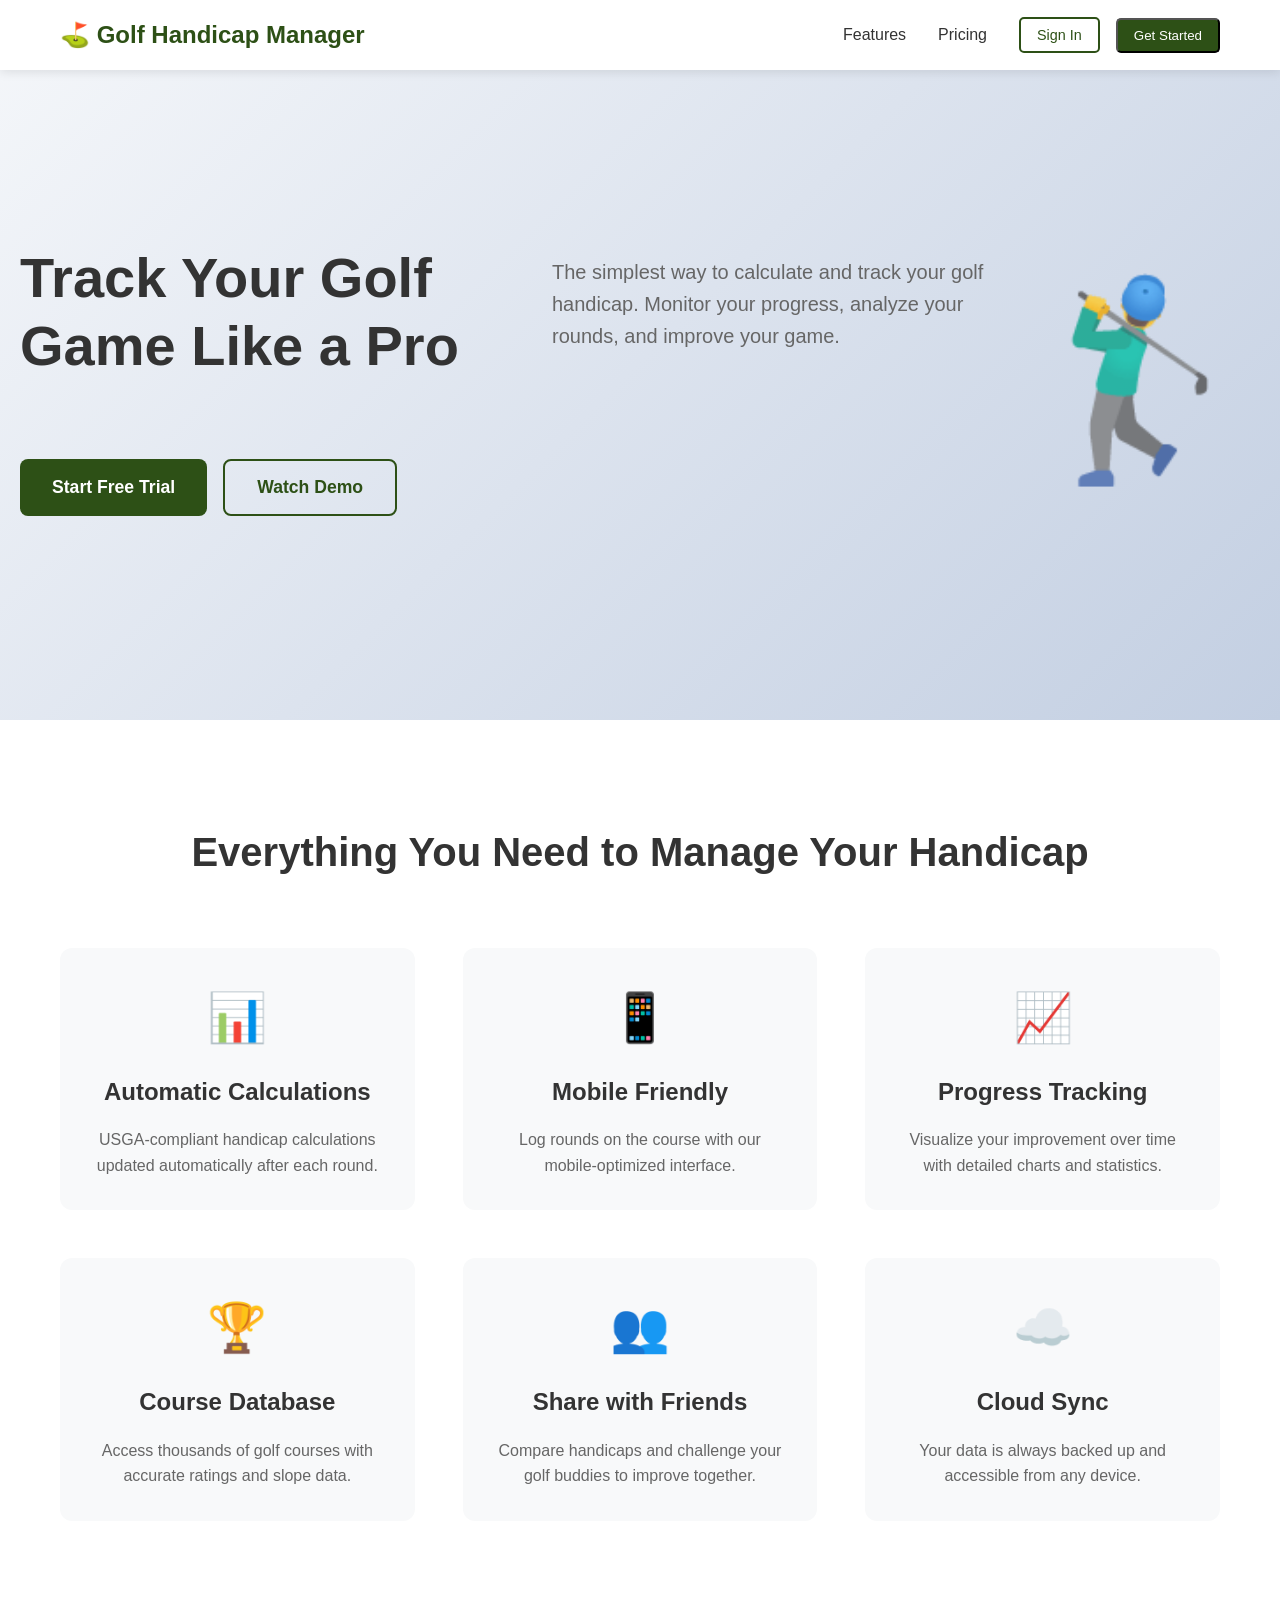
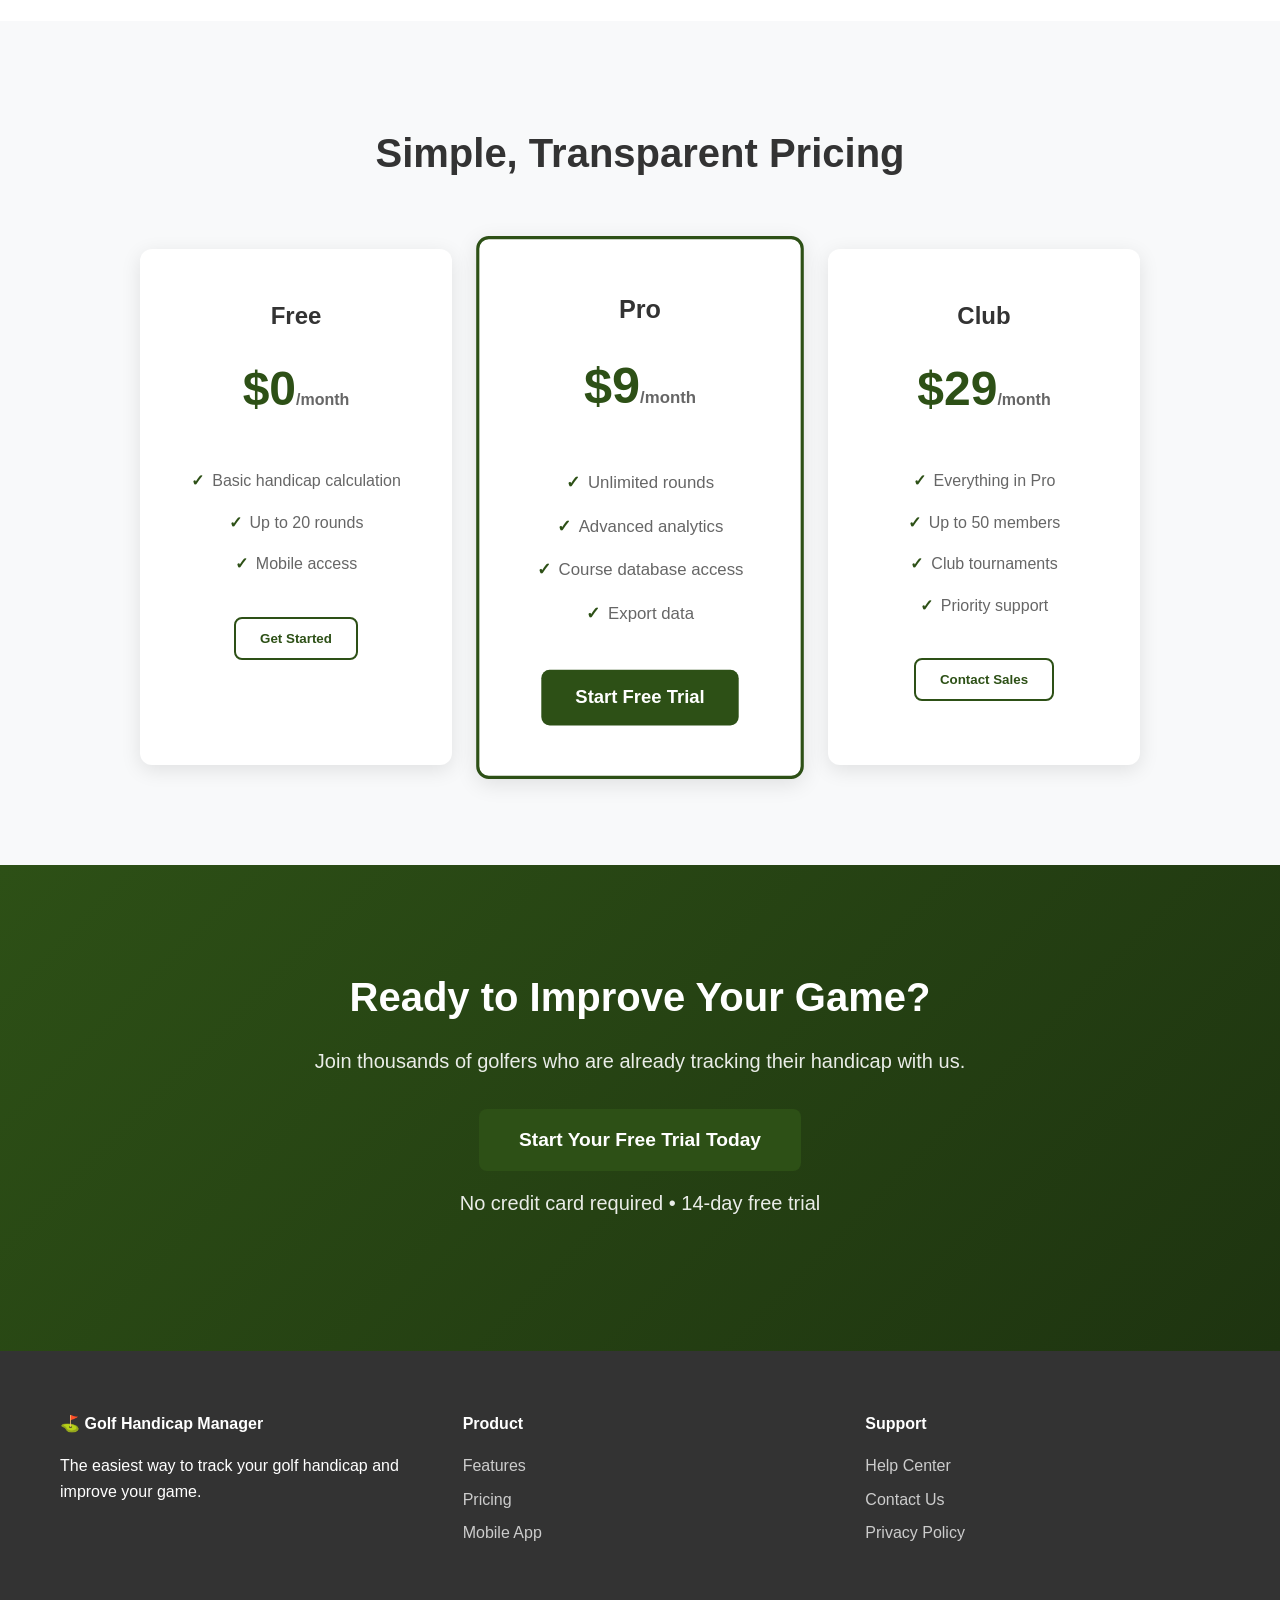
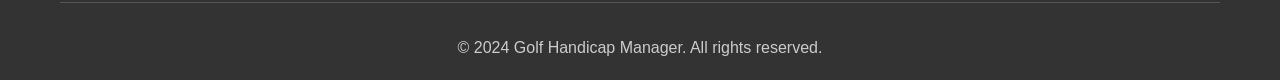
==== index.html @ c47bb74f "initial commit" ====
<!DOCTYPE html>
<html lang="en">
<head>
    <meta charset="UTF-8">
    <meta name="viewport" content="width=device-width, initial-scale=1.0">
    <title>Golf Handicap Manager - Track Your Game</title>
    <link rel="stylesheet" href="styles.css">
    <script src="https://accounts.google.com/gsi/client" async defer></script>
</head>
<body>
    <nav class="navbar">
        <div class="nav-container">
            <div class="logo">
                <a href="#" class="logo-link">
                    <h2>⛳ Golf Handicap Manager</h2>
                </a>
            </div>
            <div class="nav-links">
                <a href="#features">Features</a>
                <a href="#pricing">Pricing</a>
                <div id="authButtons" class="auth-buttons">
                    <button id="signInBtn" class="btn-outline-nav">Sign In</button>
                    <button id="signUpBtn" class="cta-nav">Get Started</button>
                </div>
                <div id="userProfile" class="user-profile" style="display: none;">
                    <a href="/app" class="dashboard-link">Dashboard</a>
                    <img id="userAvatar" src="" alt="User Avatar" class="user-avatar">
                    <span id="userName" class="user-name"></span>
                    <button id="signOutBtn" class="btn-outline-nav">Sign Out</button>
                </div>
            </div>
        </div>
    </nav>

    <section class="hero">
        <div class="hero-content">
            <h1>Track Your Golf Game Like a Pro</h1>
            <p class="hero-subtitle">The simplest way to calculate and track your golf handicap. Monitor your progress, analyze your rounds, and improve your game.</p>
            <div class="hero-buttons">
                <button class="btn-primary">Start Free Trial</button>
                <button class="btn-secondary">Watch Demo</button>
            </div>
        </div>
        <div class="hero-image">
            <div class="golf-graphic">🏌️‍♂️</div>
        </div>
    </section>

    <section id="features" class="features">
        <div class="container">
            <h2>Everything You Need to Manage Your Handicap</h2>
            <div class="features-grid">
                <div class="feature-card">
                    <div class="feature-icon">📊</div>
                    <h3>Automatic Calculations</h3>
                    <p>USGA-compliant handicap calculations updated automatically after each round.</p>
                </div>
                <div class="feature-card">
                    <div class="feature-icon">📱</div>
                    <h3>Mobile Friendly</h3>
                    <p>Log rounds on the course with our mobile-optimized interface.</p>
                </div>
                <div class="feature-card">
                    <div class="feature-icon">📈</div>
                    <h3>Progress Tracking</h3>
                    <p>Visualize your improvement over time with detailed charts and statistics.</p>
                </div>
                <div class="feature-card">
                    <div class="feature-icon">🏆</div>
                    <h3>Course Database</h3>
                    <p>Access thousands of golf courses with accurate ratings and slope data.</p>
                </div>
                <div class="feature-card">
                    <div class="feature-icon">👥</div>
                    <h3>Share with Friends</h3>
                    <p>Compare handicaps and challenge your golf buddies to improve together.</p>
                </div>
                <div class="feature-card">
                    <div class="feature-icon">☁️</div>
                    <h3>Cloud Sync</h3>
                    <p>Your data is always backed up and accessible from any device.</p>
                </div>
            </div>
        </div>
    </section>

    <section id="pricing" class="pricing">
        <div class="container">
            <h2>Simple, Transparent Pricing</h2>
            <div class="pricing-cards">
                <div class="pricing-card">
                    <h3>Free</h3>
                    <div class="price">$0<span>/month</span></div>
                    <ul>
                        <li>Basic handicap calculation</li>
                        <li>Up to 20 rounds</li>
                        <li>Mobile access</li>
                    </ul>
                    <button class="btn-outline">Get Started</button>
                </div>
                <div class="pricing-card featured">
                    <h3>Pro</h3>
                    <div class="price">$9<span>/month</span></div>
                    <ul>
                        <li>Unlimited rounds</li>
                        <li>Advanced analytics</li>
                        <li>Course database access</li>
                        <li>Export data</li>
                    </ul>
                    <button class="btn-primary">Start Free Trial</button>
                </div>
                <div class="pricing-card">
                    <h3>Club</h3>
                    <div class="price">$29<span>/month</span></div>
                    <ul>
                        <li>Everything in Pro</li>
                        <li>Up to 50 members</li>
                        <li>Club tournaments</li>
                        <li>Priority support</li>
                    </ul>
                    <button class="btn-outline">Contact Sales</button>
                </div>
            </div>
        </div>
    </section>

    <section id="contact" class="cta">
        <div class="container">
            <h2>Ready to Improve Your Game?</h2>
            <p>Join thousands of golfers who are already tracking their handicap with us.</p>
            <button class="btn-primary btn-large">Start Your Free Trial Today</button>
            <p class="cta-note">No credit card required • 14-day free trial</p>
        </div>
    </section>

    <footer class="footer">
        <div class="container">
            <div class="footer-content">
                <div class="footer-section">
                    <h4>⛳ Golf Handicap Manager</h4>
                    <p>The easiest way to track your golf handicap and improve your game.</p>
                </div>
                <div class="footer-section">
                    <h4>Product</h4>
                    <a href="#features">Features</a>
                    <a href="#pricing">Pricing</a>
                    <a href="#">Mobile App</a>
                </div>
                <div class="footer-section">
                    <h4>Support</h4>
                    <a href="#">Help Center</a>
                    <a href="#">Contact Us</a>
                    <a href="#">Privacy Policy</a>
                </div>
            </div>
            <div class="footer-bottom">
                <p>&copy; 2024 Golf Handicap Manager. All rights reserved.</p>
            </div>
        </div>
    </footer>

    <!-- Authentication Modal -->
    <div id="authModal" class="modal" style="display: none;">
        <div class="modal-content">
            <span class="close">&times;</span>
            <h2>Sign in with Google</h2>
            <p>Access your golf handicap data securely with your Google account</p>
            <div class="auth-options">
                <div id="g_id_onload"
                     data-client_id="355506902779-5hqnetcls7l1nkku5kalhvcgl2bhcb11.apps.googleusercontent.com"
                     data-context="signin"
                     data-ux_mode="popup"
                     data-callback="handleCredentialResponse"
                     data-auto_prompt="false"
                     data-scope="https://www.googleapis.com/auth/gmail.readonly https://www.googleapis.com/auth/userinfo.email https://www.googleapis.com/auth/userinfo.profile">
                </div>
                <div class="g_id_signin"
                     data-type="standard"
                     data-shape="rectangular"
                     data-theme="outline"
                     data-text="signin_with"
                     data-size="large"
                     data-logo_alignment="left">
                </div>
            </div>
            <p class="auth-note">
                Sign in with your Google account to access your golf handicap data
            </p>
        </div>
    </div>

    <script src="auth.js"></script>
</body>
</html>
---- styles.css ----
* {
    margin: 0;
    padding: 0;
    box-sizing: border-box;
}

body {
    font-family: -apple-system, BlinkMacSystemFont, 'Segoe UI', Roboto, sans-serif;
    line-height: 1.6;
    color: #333;
}

.container {
    max-width: 1200px;
    margin: 0 auto;
    padding: 0 20px;
}

/* Navigation */
.navbar {
    background: #fff;
    box-shadow: 0 2px 10px rgba(0,0,0,0.1);
    position: fixed;
    top: 0;
    width: 100%;
    z-index: 1000;
}

.nav-container {
    max-width: 1200px;
    margin: 0 auto;
    padding: 1rem 20px;
    display: flex;
    justify-content: space-between;
    align-items: center;
}

.logo-link {
    text-decoration: none;
    color: inherit;
    transition: opacity 0.3s;
}

.logo-link:hover {
    opacity: 0.8;
}

.logo h2 {
    color: #2d5016;
    font-size: 1.5rem;
    margin: 0;
}

.nav-links {
    display: flex;
    gap: 2rem;
    align-items: center;
}

.nav-links a {
    text-decoration: none;
    color: #333;
    font-weight: 500;
    transition: color 0.3s;
}

.nav-links a:hover {
    color: #2d5016;
}

.cta-nav {
    background: #2d5016;
    color: white !important;
    padding: 0.5rem 1rem;
    border-radius: 5px;
    transition: background 0.3s;
}

.cta-nav:hover {
    background: #1e3410 !important;
}

/* Hero Section */
.hero {
    background: linear-gradient(135deg, #f5f7fa 0%, #c3cfe2 100%);
    padding: 120px 20px 80px;
    display: flex;
    align-items: center;
    min-height: 80vh;
}

.hero-content {
    max-width: 1200px;
    margin: 0 auto;
    display: grid;
    grid-template-columns: 1fr 1fr;
    gap: 4rem;
    align-items: center;
}

.hero h1 {
    font-size: 3.5rem;
    font-weight: 700;
    color: #333;
    margin-bottom: 1rem;
    line-height: 1.2;
}

.hero-subtitle {
    font-size: 1.25rem;
    color: #666;
    margin-bottom: 2rem;
    line-height: 1.6;
}

.hero-buttons {
    display: flex;
    gap: 1rem;
    flex-wrap: wrap;
}

.hero-image {
    display: flex;
    justify-content: center;
    align-items: center;
}

.golf-graphic {
    font-size: 12rem;
    opacity: 0.8;
}

/* Buttons */
.btn-primary {
    background: #2d5016;
    color: white;
    border: none;
    padding: 1rem 2rem;
    border-radius: 8px;
    font-size: 1.1rem;
    font-weight: 600;
    cursor: pointer;
    transition: all 0.3s;
}

.btn-primary:hover {
    background: #1e3410;
    transform: translateY(-2px);
}

.btn-secondary {
    background: transparent;
    color: #2d5016;
    border: 2px solid #2d5016;
    padding: 1rem 2rem;
    border-radius: 8px;
    font-size: 1.1rem;
    font-weight: 600;
    cursor: pointer;
    transition: all 0.3s;
}

.btn-secondary:hover {
    background: #2d5016;
    color: white;
    transform: translateY(-2px);
}

.btn-outline {
    background: transparent;
    color: #2d5016;
    border: 2px solid #2d5016;
    padding: 0.75rem 1.5rem;
    border-radius: 8px;
    font-weight: 600;
    cursor: pointer;
    transition: all 0.3s;
}

.btn-outline:hover {
    background: #2d5016;
    color: white;
}

.btn-large {
    padding: 1.25rem 2.5rem;
    font-size: 1.2rem;
}

/* Button as link styling */
.btn-primary,
.btn-secondary {
    text-decoration: none;
    display: inline-block;
    text-align: center;
}

/* Features Section */
.features {
    padding: 100px 20px;
    background: white;
}

.features h2 {
    text-align: center;
    font-size: 2.5rem;
    margin-bottom: 4rem;
    color: #333;
}

.features-grid {
    display: grid;
    grid-template-columns: repeat(auto-fit, minmax(350px, 1fr));
    gap: 3rem;
}

.feature-card {
    text-align: center;
    padding: 2rem;
    border-radius: 12px;
    background: #f8f9fa;
    transition: transform 0.3s, box-shadow 0.3s;
}

.feature-card:hover {
    transform: translateY(-5px);
    box-shadow: 0 10px 30px rgba(0,0,0,0.1);
}

.feature-icon {
    font-size: 3rem;
    margin-bottom: 1rem;
}

.feature-card h3 {
    font-size: 1.5rem;
    margin-bottom: 1rem;
    color: #333;
}

.feature-card p {
    color: #666;
    line-height: 1.6;
}

/* Pricing Section */
.pricing {
    padding: 100px 20px;
    background: #f8f9fa;
}

.pricing h2 {
    text-align: center;
    font-size: 2.5rem;
    margin-bottom: 4rem;
    color: #333;
}

.pricing-cards {
    display: grid;
    grid-template-columns: repeat(auto-fit, minmax(300px, 1fr));
    gap: 2rem;
    max-width: 1000px;
    margin: 0 auto;
}

.pricing-card {
    background: white;
    padding: 3rem 2rem;
    border-radius: 12px;
    text-align: center;
    box-shadow: 0 5px 20px rgba(0,0,0,0.1);
    transition: transform 0.3s;
}

.pricing-card:hover {
    transform: translateY(-5px);
}

.pricing-card.featured {
    border: 3px solid #2d5016;
    transform: scale(1.05);
}

.pricing-card h3 {
    font-size: 1.5rem;
    margin-bottom: 1rem;
    color: #333;
}

.price {
    font-size: 3rem;
    font-weight: 700;
    color: #2d5016;
    margin-bottom: 2rem;
}

.price span {
    font-size: 1rem;
    color: #666;
}

.pricing-card ul {
    list-style: none;
    margin-bottom: 2rem;
}

.pricing-card li {
    padding: 0.5rem 0;
    color: #666;
}

.pricing-card li:before {
    content: "✓";
    color: #2d5016;
    font-weight: bold;
    margin-right: 0.5rem;
}

/* CTA Section */
.cta {
    background: linear-gradient(135deg, #2d5016 0%, #1e3410 100%);
    color: white;
    padding: 100px 20px;
    text-align: center;
}

.cta h2 {
    font-size: 2.5rem;
    margin-bottom: 1rem;
}

.cta p {
    font-size: 1.25rem;
    margin-bottom: 2rem;
    opacity: 0.9;
}

.cta-note {
    margin-top: 1rem;
    opacity: 0.8;
    font-size: 0.9rem;
}

/* Footer */
.footer {
    background: #333;
    color: white;
    padding: 60px 20px 20px;
}

.footer-content {
    display: grid;
    grid-template-columns: repeat(auto-fit, minmax(250px, 1fr));
    gap: 3rem;
    margin-bottom: 3rem;
}

.footer-section h4 {
    margin-bottom: 1rem;
    color: #fff;
}

.footer-section a {
    display: block;
    color: #ccc;
    text-decoration: none;
    margin-bottom: 0.5rem;
    transition: color 0.3s;
}

.footer-section a:hover {
    color: #fff;
}

.footer-bottom {
    text-align: center;
    padding-top: 2rem;
    border-top: 1px solid #555;
    color: #ccc;
}

/* Authentication Styles */
.auth-buttons {
    display: flex;
    gap: 1rem;
    align-items: center;
}

.btn-outline-nav {
    background: transparent;
    color: #2d5016;
    border: 2px solid #2d5016;
    padding: 0.5rem 1rem;
    border-radius: 5px;
    font-weight: 500;
    cursor: pointer;
    transition: all 0.3s;
    text-decoration: none;
    font-size: 0.9rem;
}

.btn-outline-nav:hover {
    background: #2d5016;
    color: white;
}

.user-profile {
    display: flex;
    align-items: center;
    gap: 0.75rem;
}

.dashboard-link {
    color: #2d5016;
    text-decoration: none;
    font-weight: 500;
    padding: 0.5rem 1rem;
    border-radius: 5px;
    transition: all 0.3s;
    background: rgba(45, 80, 22, 0.1);
}

.dashboard-link:hover {
    background: #2d5016;
    color: white;
}

.user-avatar {
    width: 32px;
    height: 32px;
    border-radius: 50%;
    object-fit: cover;
}

.user-name {
    font-weight: 500;
    color: #333;
    font-size: 0.9rem;
}

/* Modal Styles */
.modal {
    position: fixed;
    z-index: 2000;
    left: 0;
    top: 0;
    width: 100%;
    height: 100%;
    background-color: rgba(0,0,0,0.5);
    backdrop-filter: blur(5px);
}

.modal-content {
    background-color: white;
    margin: 5% auto;
    padding: 2rem;
    border-radius: 12px;
    width: 90%;
    max-width: 450px;
    position: relative;
    box-shadow: 0 20px 40px rgba(0,0,0,0.2);
    animation: modalSlideIn 0.3s ease-out;
}

@keyframes modalSlideIn {
    from {
        opacity: 0;
        transform: translateY(-50px);
    }
    to {
        opacity: 1;
        transform: translateY(0);
    }
}

.close {
    color: #aaa;
    float: right;
    font-size: 28px;
    font-weight: bold;
    position: absolute;
    top: 15px;
    right: 20px;
    cursor: pointer;
    transition: color 0.3s;
}

.close:hover {
    color: #333;
}

.modal-content h2 {
    margin-bottom: 1rem;
    color: #333;
    font-size: 1.5rem;
}

.modal-content p {
    margin-bottom: 2rem;
    color: #666;
}

/* Auth Options */
.auth-options {
    margin-bottom: 2rem;
    text-align: center;
}

.auth-divider {
    text-align: center;
    margin: 2rem 0;
    position: relative;
}

.auth-divider::before {
    content: '';
    position: absolute;
    top: 50%;
    left: 0;
    right: 0;
    height: 1px;
    background: #ddd;
}

.auth-divider span {
    background: white;
    padding: 0 1rem;
    color: #666;
    font-size: 0.9rem;
}

/* Email Auth Form */
.email-auth-form {
    margin-top: 1rem;
}

.form-group {
    margin-bottom: 1.5rem;
}

.form-group label {
    display: block;
    margin-bottom: 0.5rem;
    color: #333;
    font-weight: 500;
}

.form-group input {
    width: 100%;
    padding: 0.75rem;
    border: 2px solid #ddd;
    border-radius: 8px;
    font-size: 1rem;
    transition: border-color 0.3s;
}

.form-group input:focus {
    outline: none;
    border-color: #2d5016;
}

.auth-switch {
    text-align: center;
    margin-top: 1.5rem;
    color: #666;
}

.auth-switch a {
    color: #2d5016;
    text-decoration: none;
    font-weight: 500;
}

.auth-switch a:hover {
    text-decoration: underline;
}

/* Google Sign-In Button Customization */
.g_id_signin {
    margin: 0 auto;
    display: block;
}

.auth-note {
    text-align: center;
    margin-top: 1.5rem;
    color: #666;
    font-size: 0.9rem;
    line-height: 1.5;
}

/* Responsive Design */
@media (max-width: 768px) {
    .nav-links {
        display: none;
    }

    .hero-content {
        grid-template-columns: 1fr;
        text-align: center;
    }

    .hero h1 {
        font-size: 2.5rem;
    }

    .golf-graphic {
        font-size: 8rem;
    }

    .features-grid {
        grid-template-columns: 1fr;
    }

    .pricing-cards {
        grid-template-columns: 1fr;
    }

    .pricing-card.featured {
        transform: none;
    }

    .hero-buttons {
        justify-content: center;
    }
    
    .modal-content {
        margin: 10% auto;
        padding: 1.5rem;
        width: 95%;
    }
    
    .auth-buttons {
        flex-direction: column;
        gap: 0.5rem;
    }
    
    .user-profile {
        flex-direction: column;
        gap: 0.5rem;
        text-align: center;
    }
}
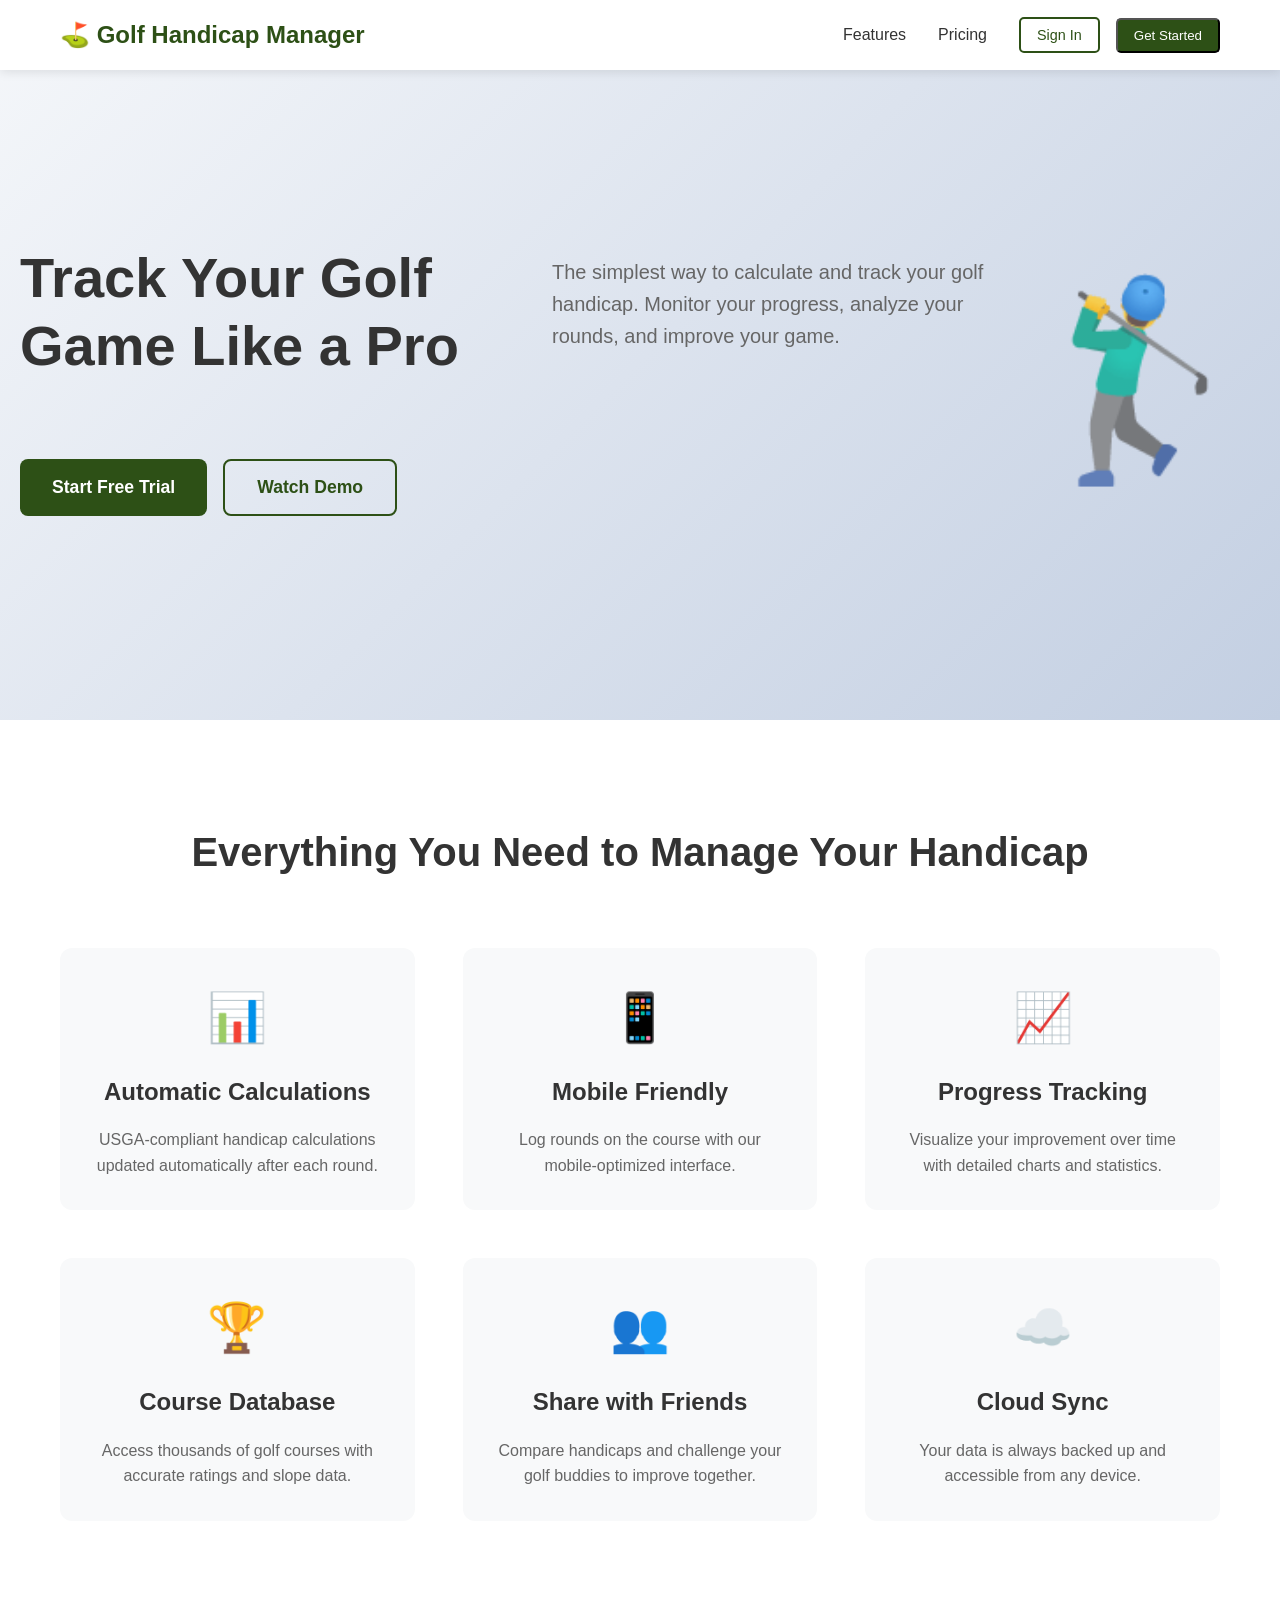
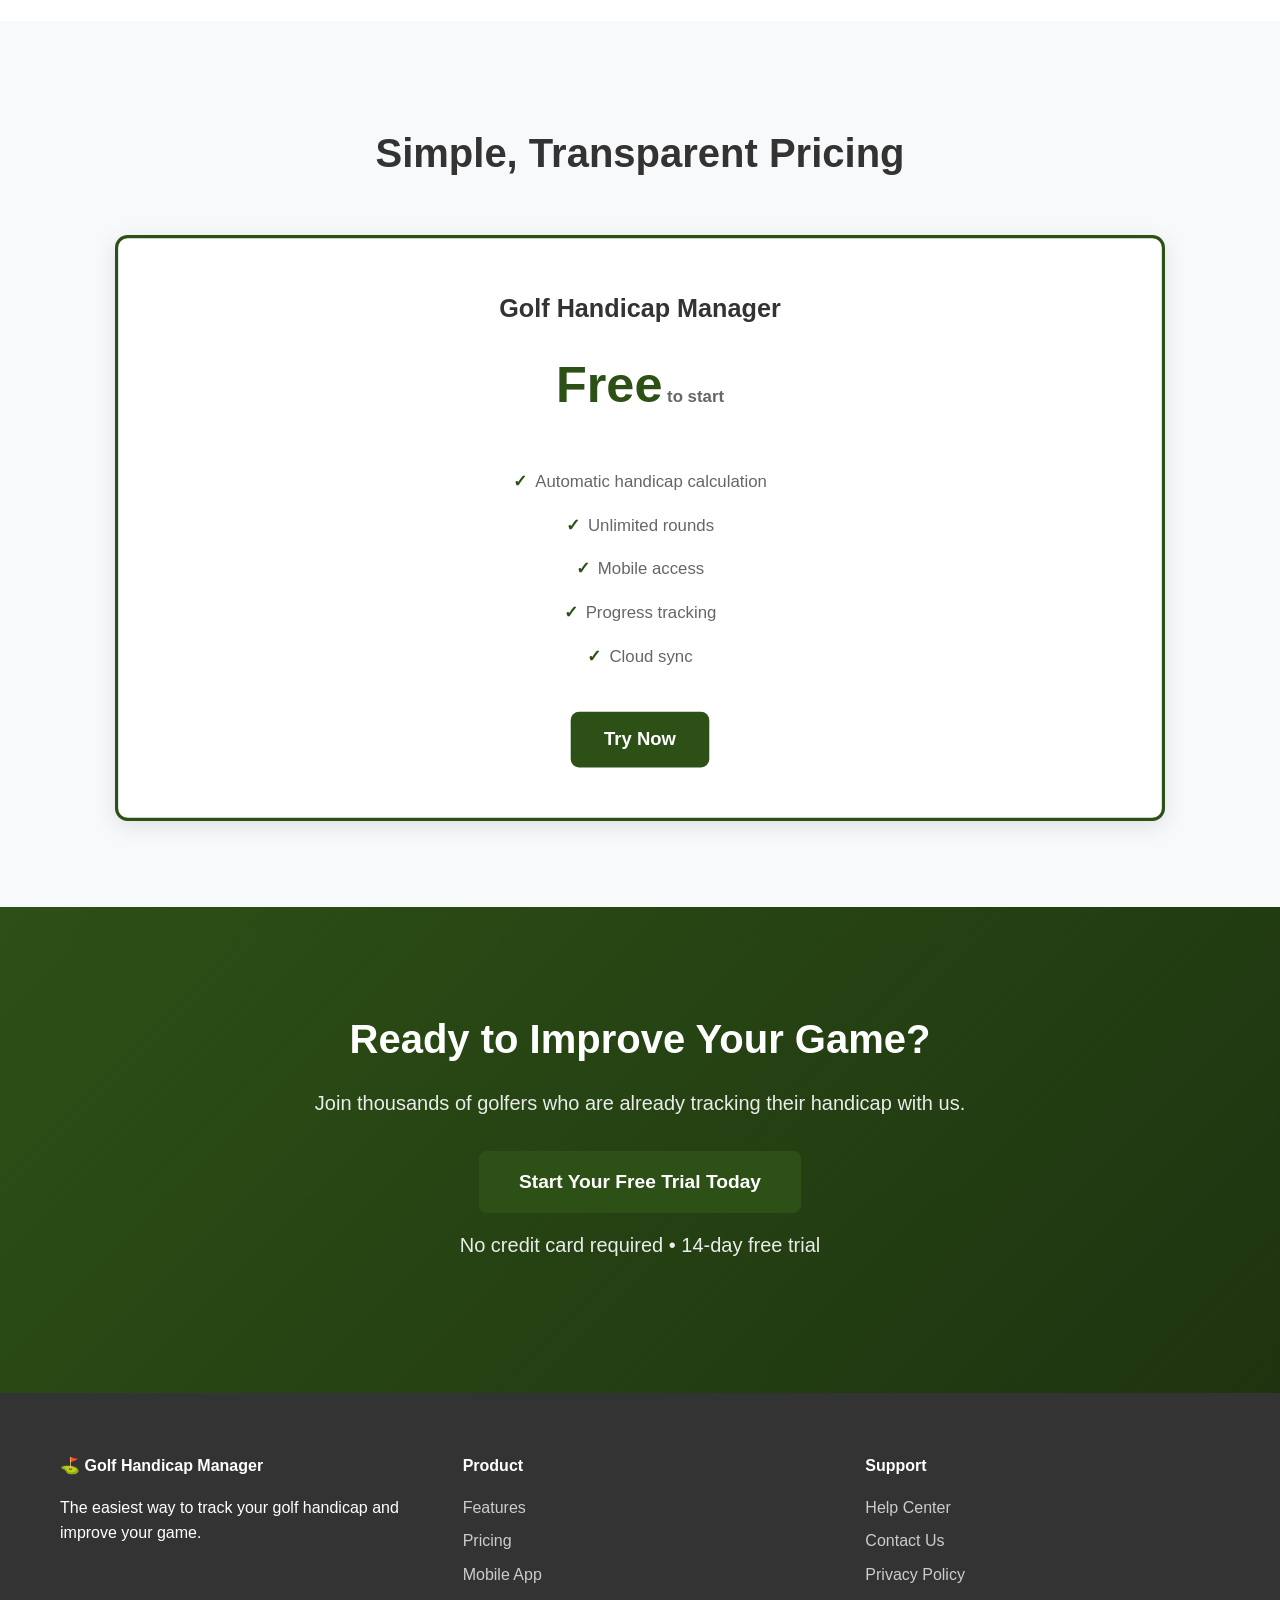
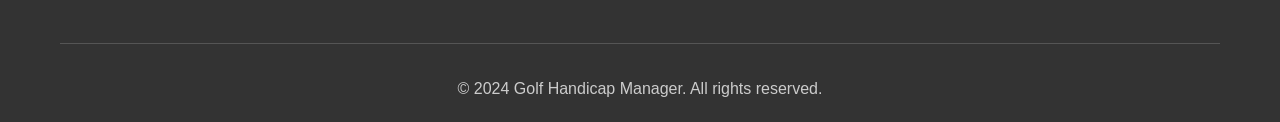
==== commit 41651eab: "fix: update pricing section to show single 'Try Now' option - Replaced multiple pricing tiers with s" ====
--- a/index.html
+++ b/index.html
@@ -88,37 +88,17 @@
         <div class="container">
             <h2>Simple, Transparent Pricing</h2>
             <div class="pricing-cards">
-                <div class="pricing-card">
-                    <h3>Free</h3>
-                    <div class="price">$0<span>/month</span></div>
+                <div class="pricing-card featured">
+                    <h3>Golf Handicap Manager</h3>
+                    <div class="price">Free<span> to start</span></div>
                     <ul>
-                        <li>Basic handicap calculation</li>
-                        <li>Up to 20 rounds</li>
+                        <li>Automatic handicap calculation</li>
+                        <li>Unlimited rounds</li>
                         <li>Mobile access</li>
+                        <li>Progress tracking</li>
+                        <li>Cloud sync</li>
                     </ul>
-                    <button class="btn-outline">Get Started</button>
-                </div>
-                <div class="pricing-card featured">
-                    <h3>Pro</h3>
-                    <div class="price">$9<span>/month</span></div>
-                    <ul>
-                        <li>Unlimited rounds</li>
-                        <li>Advanced analytics</li>
-                        <li>Course database access</li>
-                        <li>Export data</li>
-                    </ul>
-                    <button class="btn-primary">Start Free Trial</button>
-                </div>
-                <div class="pricing-card">
-                    <h3>Club</h3>
-                    <div class="price">$29<span>/month</span></div>
-                    <ul>
-                        <li>Everything in Pro</li>
-                        <li>Up to 50 members</li>
-                        <li>Club tournaments</li>
-                        <li>Priority support</li>
-                    </ul>
-                    <button class="btn-outline">Contact Sales</button>
+                    <button class="btn-primary">Try Now</button>
                 </div>
             </div>
         </div>
